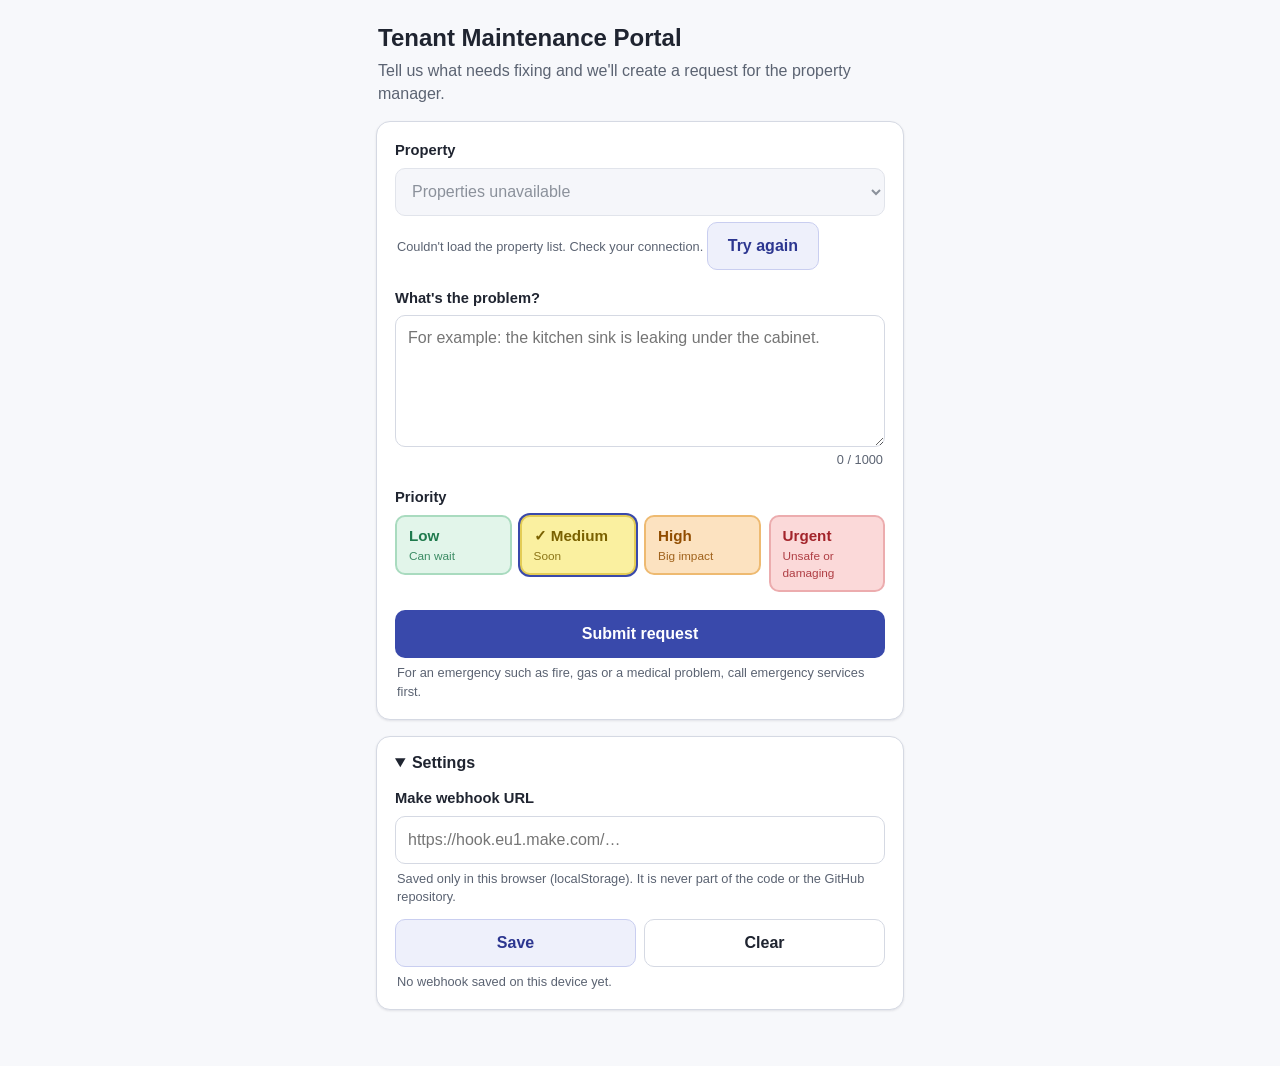
==== tenant.html @ b3042afb "Add Tenant Maintenance Portal (tenant.html) - Mobile-friendly form: property (live from Airtable), i" ====
<!DOCTYPE html>
<html lang="en">
<head>
  <meta charset="UTF-8">
  <meta name="viewport" content="width=device-width, initial-scale=1">
  <meta name="robots" content="noindex">
  <title>Tenant Maintenance Portal</title>
  <link rel="stylesheet" href="tenant.css">
</head>
<body>
  <main class="portal">
    <header class="portal-header">
      <h1>Tenant Maintenance Portal</h1>
      <p class="portal-lead">Tell us what needs fixing and we'll create a request for the property manager.</p>
    </header>

    <div id="form-message" class="message" role="status" aria-live="polite" hidden></div>

    <form id="request-form" class="card" novalidate>
      <div class="field">
        <label for="property">Property</label>
        <select id="property" name="property" required disabled>
          <option value="">Loading properties&hellip;</option>
        </select>
        <p id="property-hint" class="hint" hidden></p>
        <p id="property-error" class="field-error" hidden></p>
      </div>

      <div class="field">
        <label for="issue">What's the problem?</label>
        <textarea id="issue" name="issue" rows="5" maxlength="1000" required
          placeholder="For example: the kitchen sink is leaking under the cabinet."></textarea>
        <p id="issue-count" class="hint hint-right" aria-hidden="true">0 / 1000</p>
        <p id="issue-error" class="field-error" hidden></p>
      </div>

      <fieldset class="field priority-field">
        <legend>Priority</legend>
        <div class="priority-options">
          <label class="priority-option">
            <input type="radio" name="priority" value="Low">
            <span class="priority-chip priority-low"><strong>Low</strong><small>Can wait</small></span>
          </label>
          <label class="priority-option">
            <input type="radio" name="priority" value="Medium" checked>
            <span class="priority-chip priority-medium"><strong>Medium</strong><small>Soon</small></span>
          </label>
          <label class="priority-option">
            <input type="radio" name="priority" value="High">
            <span class="priority-chip priority-high"><strong>High</strong><small>Big impact</small></span>
          </label>
          <label class="priority-option">
            <input type="radio" name="priority" value="Urgent">
            <span class="priority-chip priority-urgent"><strong>Urgent</strong><small>Unsafe or damaging</small></span>
          </label>
        </div>
      </fieldset>

      <button type="submit" id="submit-btn" class="btn btn-primary">Submit request</button>
      <p class="hint">For an emergency such as fire, gas or a medical problem, call emergency services first.</p>
    </form>

    <details id="settings" class="card settings">
      <summary>Settings</summary>
      <div class="settings-body">
        <label for="webhook-url">Make webhook URL</label>
        <input type="url" id="webhook-url" inputmode="url" autocomplete="off" autocapitalize="off"
          spellcheck="false" placeholder="https://hook.eu1.make.com/&hellip;">
        <p class="hint">Saved only in this browser (localStorage). It is never part of the code or the GitHub repository.</p>
        <div class="settings-actions">
          <button type="button" id="webhook-save" class="btn btn-secondary">Save</button>
          <button type="button" id="webhook-clear" class="btn btn-ghost">Clear</button>
        </div>
        <p id="webhook-status" class="hint" role="status" aria-live="polite"></p>
      </div>
    </details>
  </main>

  <script src="tenant.js"></script>
</body>
</html>
---- tenant.css ----
/* Tenant Maintenance Portal: same look as the dashboard, built for phones first. */

:root {
  --color-bg: #f7f8fb;
  --color-card: #ffffff;
  --color-border: #d5d9e3;
  --color-text: #1f2430;
  --color-text-muted: #5b6372;
  --color-accent: #3949ab;
  --color-accent-dark: #2c3690;
  --color-accent-light: #eef0fb;
  --shadow-card: 0 1px 2px rgba(16, 24, 40, 0.04), 0 1px 3px rgba(16, 24, 40, 0.06);
  --radius-md: 10px;
  --radius-lg: 14px;

  --color-urgent: #a3242b;
  --color-urgent-bg: #fbd9d9;
  --color-urgent-border: #ecacae;
  --color-high: #914d00;
  --color-high-bg: #fce2c0;
  --color-high-border: #eeba71;
  --color-medium: #7a6100;
  --color-medium-bg: #faf0a0;
  --color-medium-border: #e3cc55;
  --color-low: #1f7a4d;
  --color-low-bg: #e2f5ea;
  --color-low-border: #a9dbbf;
}

* {
  box-sizing: border-box;
}

html, body {
  margin: 0;
  padding: 0;
  max-width: 100%;
}

body {
  background: var(--color-bg);
  color: var(--color-text);
  font-family: "Inter", -apple-system, BlinkMacSystemFont, "Segoe UI", sans-serif;
  line-height: 1.45;
  -webkit-font-smoothing: antialiased;
}

button, input, select, textarea {
  font-family: inherit;
}

.portal {
  max-width: 560px;
  margin: 0 auto;
  padding: 20px 16px 40px;
}

.portal-header {
  margin: 4px 2px 16px;
}

.portal-header h1 {
  margin: 0 0 6px;
  font-size: 1.5rem;
  line-height: 1.2;
}

.portal-lead {
  margin: 0;
  color: var(--color-text-muted);
}

.card {
  background: var(--color-card);
  border: 1px solid var(--color-border);
  border-radius: var(--radius-lg);
  box-shadow: var(--shadow-card);
  padding: 18px;
  margin-bottom: 16px;
}

/* Fields */

.field {
  margin: 0 0 18px;
  padding: 0;
  border: 0;
  min-width: 0;
}

label,
legend {
  display: block;
  margin: 0 0 6px;
  padding: 0;
  font-size: 0.92rem;
  font-weight: 600;
}

/* 16px text keeps iOS from zooming in when a field is focused. */
select,
textarea,
input[type="url"] {
  display: block;
  width: 100%;
  min-height: 48px;
  padding: 11px 12px;
  border: 1px solid var(--color-border);
  border-radius: var(--radius-md);
  background: #ffffff;
  color: var(--color-text);
  font-size: 1rem;
  line-height: 1.35;
}

textarea {
  min-height: 130px;
  resize: vertical;
}

select:disabled {
  background: #f1f3f8;
  color: var(--color-text-muted);
}

select:focus-visible,
textarea:focus-visible,
input[type="url"]:focus-visible,
button:focus-visible,
summary:focus-visible {
  outline: 2px solid var(--color-accent);
  outline-offset: 2px;
}

.field.has-error select,
.field.has-error textarea {
  border-color: var(--color-urgent);
}

.hint {
  margin: 6px 2px 0;
  font-size: 0.8rem;
  color: var(--color-text-muted);
}

.hint-right {
  text-align: right;
  margin-top: 4px;
}

.field-error {
  margin: 6px 2px 0;
  font-size: 0.85rem;
  font-weight: 600;
  color: var(--color-urgent);
}

/* Priority: four large tap targets, colored like the dashboard's priority badges. */

.priority-options {
  display: grid;
  grid-template-columns: repeat(2, minmax(0, 1fr));
  gap: 8px;
}

.priority-option {
  position: relative;
  margin: 0;
  font-weight: 400;
}

.priority-option input {
  position: absolute;
  opacity: 0;
  inset: 0;
  width: 100%;
  height: 100%;
  margin: 0;
  cursor: pointer;
}

.priority-chip {
  display: flex;
  flex-direction: column;
  justify-content: center;
  gap: 1px;
  min-height: 56px;
  padding: 8px 12px;
  border: 2px solid transparent;
  border-radius: var(--radius-md);
  font-size: 0.95rem;
}

.priority-chip small {
  font-size: 0.74rem;
  opacity: 0.85;
}

.priority-low { background: var(--color-low-bg); border-color: var(--color-low-border); color: var(--color-low); }
.priority-medium { background: var(--color-medium-bg); border-color: var(--color-medium-border); color: var(--color-medium); }
.priority-high { background: var(--color-high-bg); border-color: var(--color-high-border); color: var(--color-high); }
.priority-urgent { background: var(--color-urgent-bg); border-color: var(--color-urgent-border); color: var(--color-urgent); }

/* The chosen option gets a heavier ring plus a check mark, so it never relies on color alone. */
.priority-option input:checked + .priority-chip {
  box-shadow: 0 0 0 2px var(--color-accent);
}

.priority-option input:checked + .priority-chip strong::before {
  content: "\2713\00a0";
}

.priority-option input:focus-visible + .priority-chip {
  outline: 2px solid var(--color-accent);
  outline-offset: 3px;
}

/* Buttons */

.btn {
  display: inline-flex;
  align-items: center;
  justify-content: center;
  min-height: 48px;
  padding: 0 20px;
  border: 1px solid transparent;
  border-radius: var(--radius-md);
  font-size: 1rem;
  font-weight: 600;
  cursor: pointer;
}

.btn:disabled {
  opacity: 0.65;
  cursor: progress;
}

.btn-primary {
  width: 100%;
  background: var(--color-accent);
  color: #ffffff;
}

.btn-primary:hover:not(:disabled) {
  background: var(--color-accent-dark);
}

.btn-secondary {
  background: var(--color-accent-light);
  border-color: #c9cef0;
  color: var(--color-accent-dark);
}

.btn-ghost {
  background: transparent;
  border-color: var(--color-border);
  color: var(--color-text);
}

/* Messages */

.message {
  margin: 0 0 16px;
  padding: 12px 14px;
  border: 1px solid transparent;
  border-radius: var(--radius-md);
  font-size: 0.95rem;
}

.message strong {
  display: block;
  margin-bottom: 2px;
}

.message--success {
  background: var(--color-low-bg);
  border-color: var(--color-low-border);
  color: #145a38;
}

.message--error {
  background: var(--color-urgent-bg);
  border-color: var(--color-urgent-border);
  color: var(--color-urgent);
}

.message--warning {
  background: var(--color-high-bg);
  border-color: var(--color-high-border);
  color: var(--color-high);
}

/* Settings */

.settings {
  padding: 0;
}

.settings summary {
  padding: 14px 18px;
  min-height: 48px;
  font-weight: 600;
  cursor: pointer;
}

.settings-body {
  padding: 0 18px 18px;
}

.settings-actions {
  display: flex;
  gap: 8px;
  margin-top: 12px;
}

.settings-actions .btn {
  flex: 1;
}

@media (min-width: 560px) {
  .priority-options {
    grid-template-columns: repeat(4, minmax(0, 1fr));
  }
}
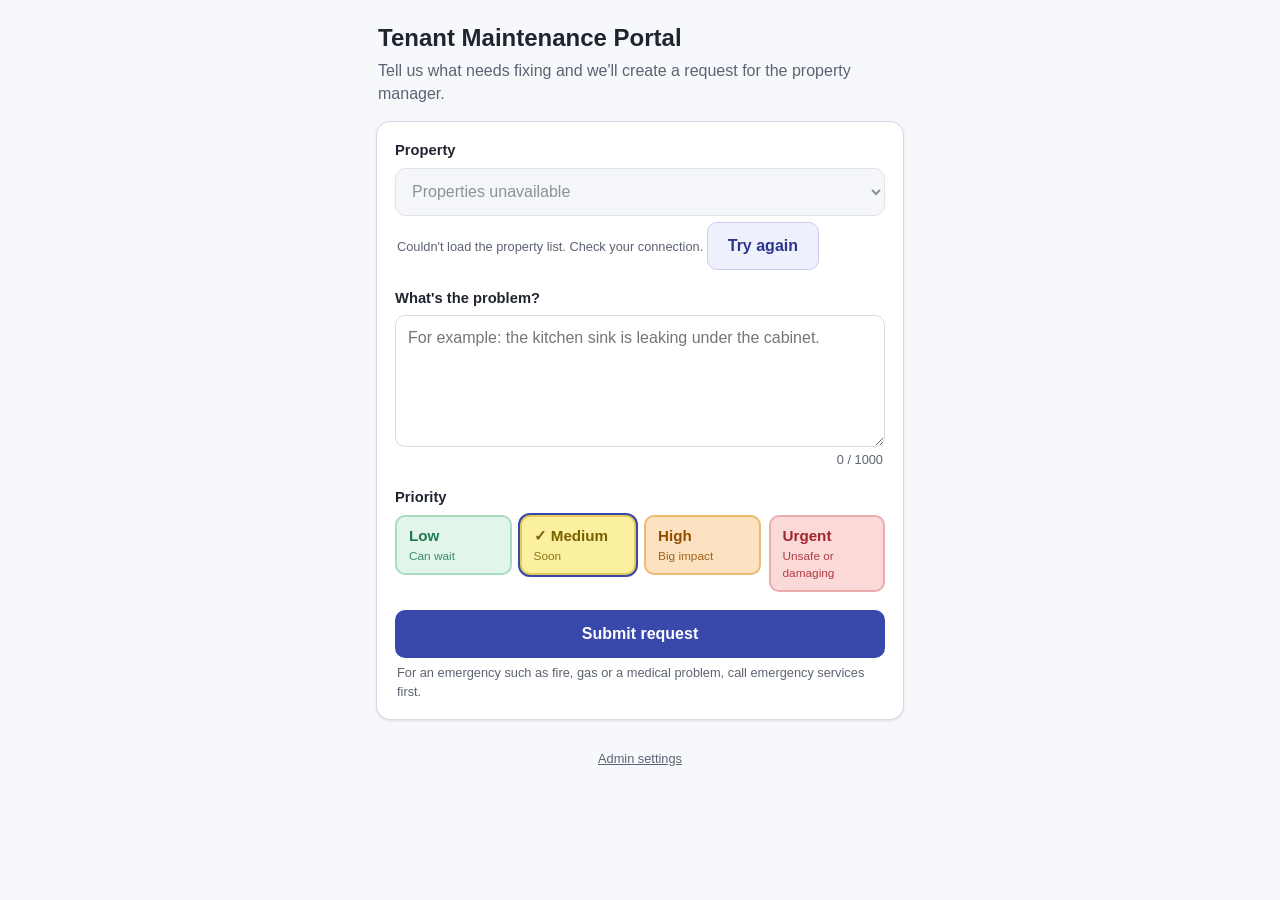
==== commit 02bcd0a9: "﻿Hide tenant portal webhook settings behind an admin control - Webhook URL panel is closed by defaul" ====
--- a/tenant.html
+++ b/tenant.html
@@ -60,9 +60,9 @@
       <p class="hint">For an emergency such as fire, gas or a medical problem, call emergency services first.</p>
     </form>
 
-    <details id="settings" class="card settings">
-      <summary>Settings</summary>
+    <section id="settings" class="card settings" aria-label="Admin settings" hidden>
       <div class="settings-body">
+        <h2 class="settings-title">Admin settings</h2>
         <label for="webhook-url">Make webhook URL</label>
         <input type="url" id="webhook-url" inputmode="url" autocomplete="off" autocapitalize="off"
           spellcheck="false" placeholder="https://hook.eu1.make.com/&hellip;">
@@ -73,7 +73,11 @@
         </div>
         <p id="webhook-status" class="hint" role="status" aria-live="polite"></p>
       </div>
-    </details>
+    </section>
+
+    <footer class="portal-footer">
+      <button type="button" id="admin-toggle" class="admin-toggle" aria-expanded="false" aria-controls="settings">Admin settings</button>
+    </footer>
   </main>
 
   <script src="tenant.js"></script>
--- a/tenant.css
+++ b/tenant.css
@@ -126,8 +126,7 @@
 select:focus-visible,
 textarea:focus-visible,
 input[type="url"]:focus-visible,
-button:focus-visible,
-summary:focus-visible {
+button:focus-visible {
   outline: 2px solid var(--color-accent);
   outline-offset: 2px;
 }
@@ -292,19 +291,38 @@
 
 /* Settings */
 
-.settings {
-  padding: 0;
-}
-
-.settings summary {
-  padding: 14px 18px;
-  min-height: 48px;
-  font-weight: 600;
+.settings[hidden] {
+  display: none;
+}
+
+.settings-title {
+  margin: 0 0 12px;
+  font-size: 1rem;
+}
+
+/* A small, quiet control at the bottom of the page. Tenants have no reason to open it. */
+.portal-footer {
+  text-align: center;
+}
+
+.admin-toggle {
+  min-height: 44px;
+  padding: 0 12px;
+  border: 0;
+  background: transparent;
+  color: var(--color-text-muted);
+  font-size: 0.8rem;
+  text-decoration: underline;
   cursor: pointer;
 }
 
-.settings-body {
-  padding: 0 18px 18px;
+.admin-toggle:hover {
+  color: var(--color-text);
+}
+
+.admin-toggle:focus-visible {
+  outline: 2px solid var(--color-accent);
+  outline-offset: 2px;
 }
 
 .settings-actions {
